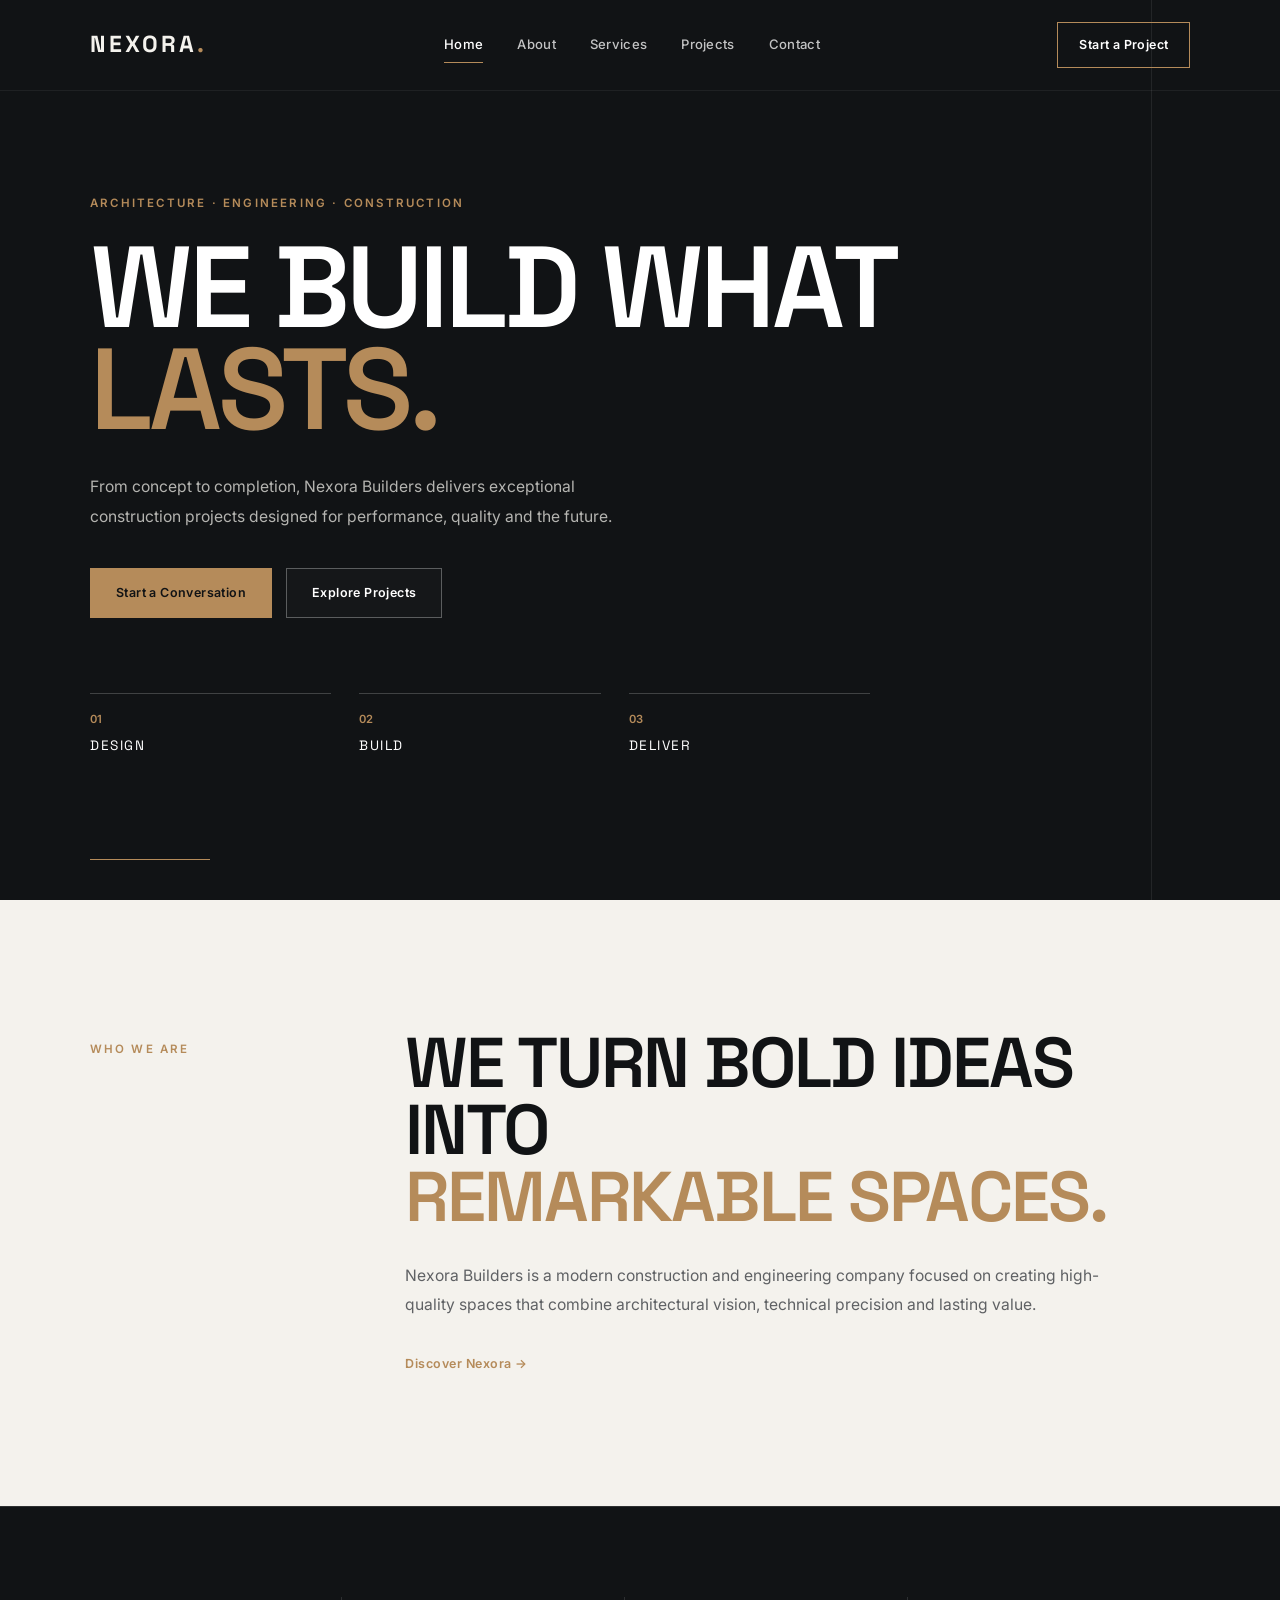
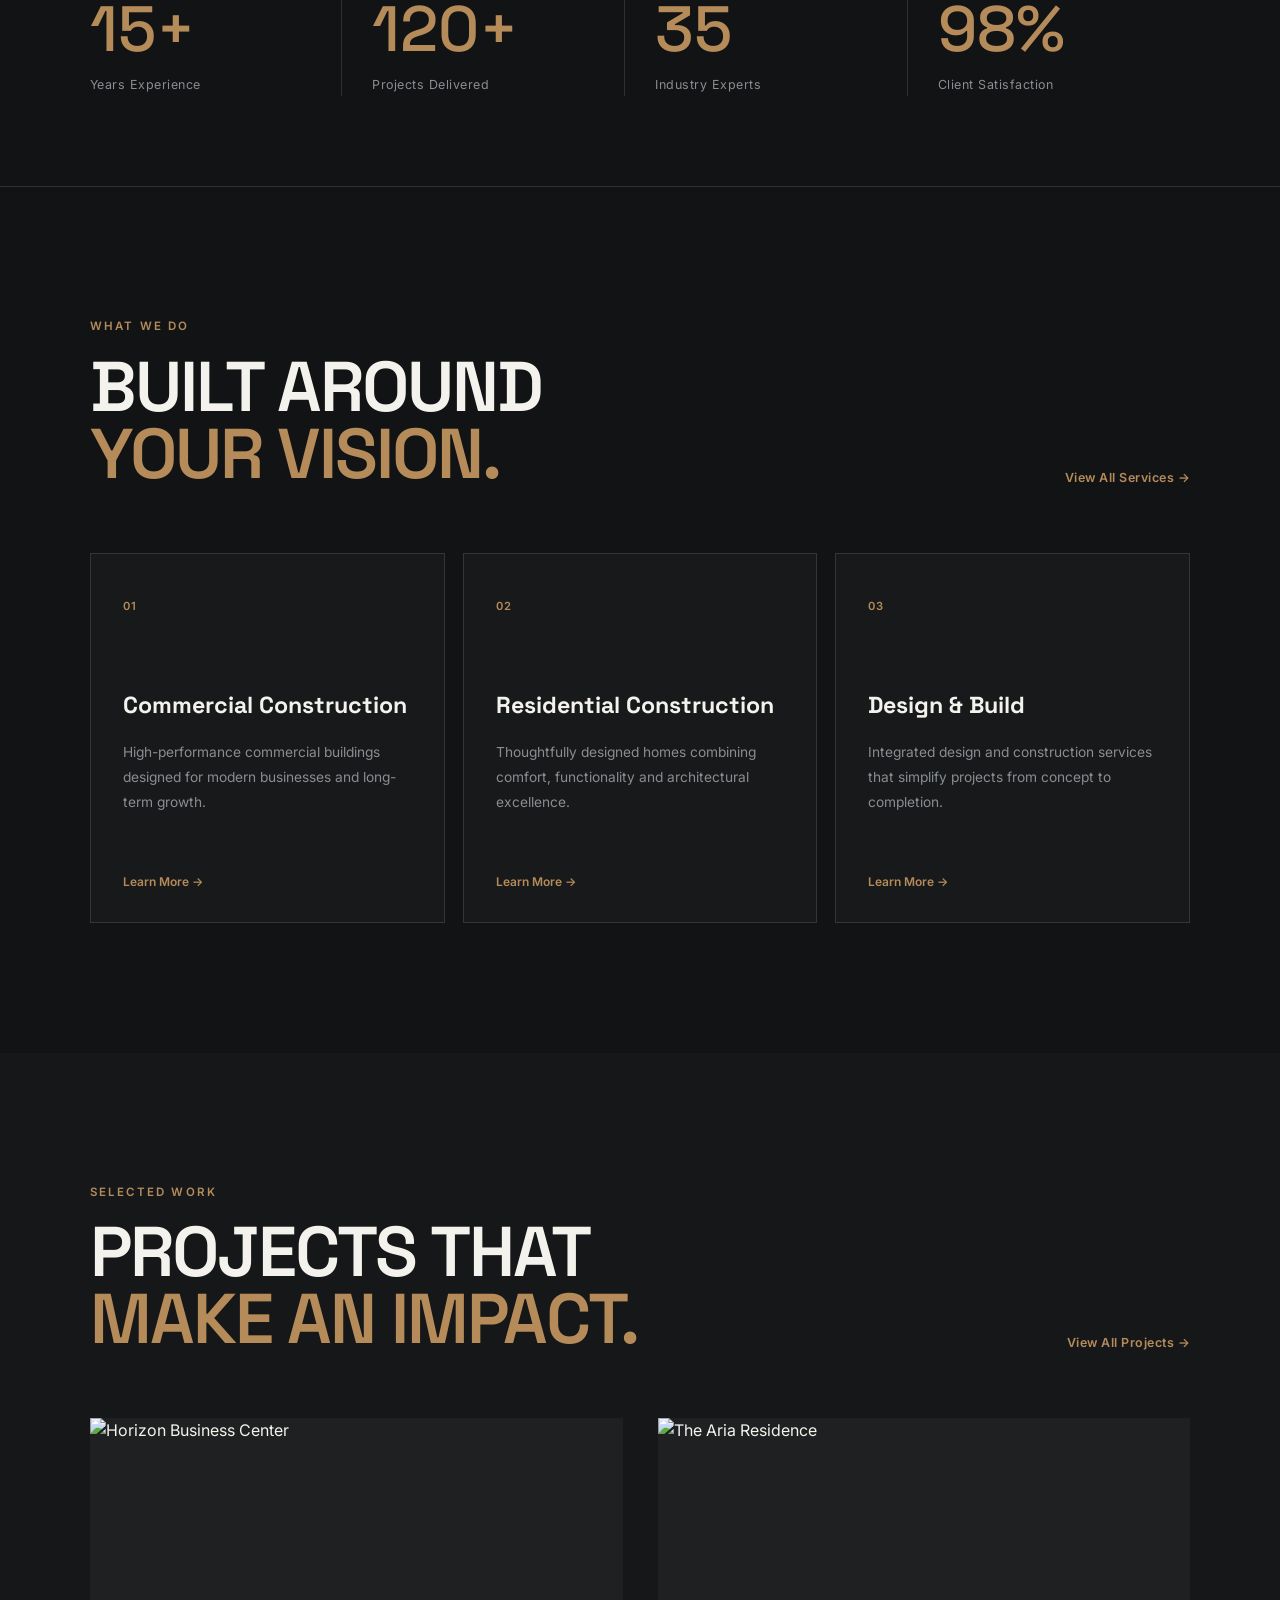
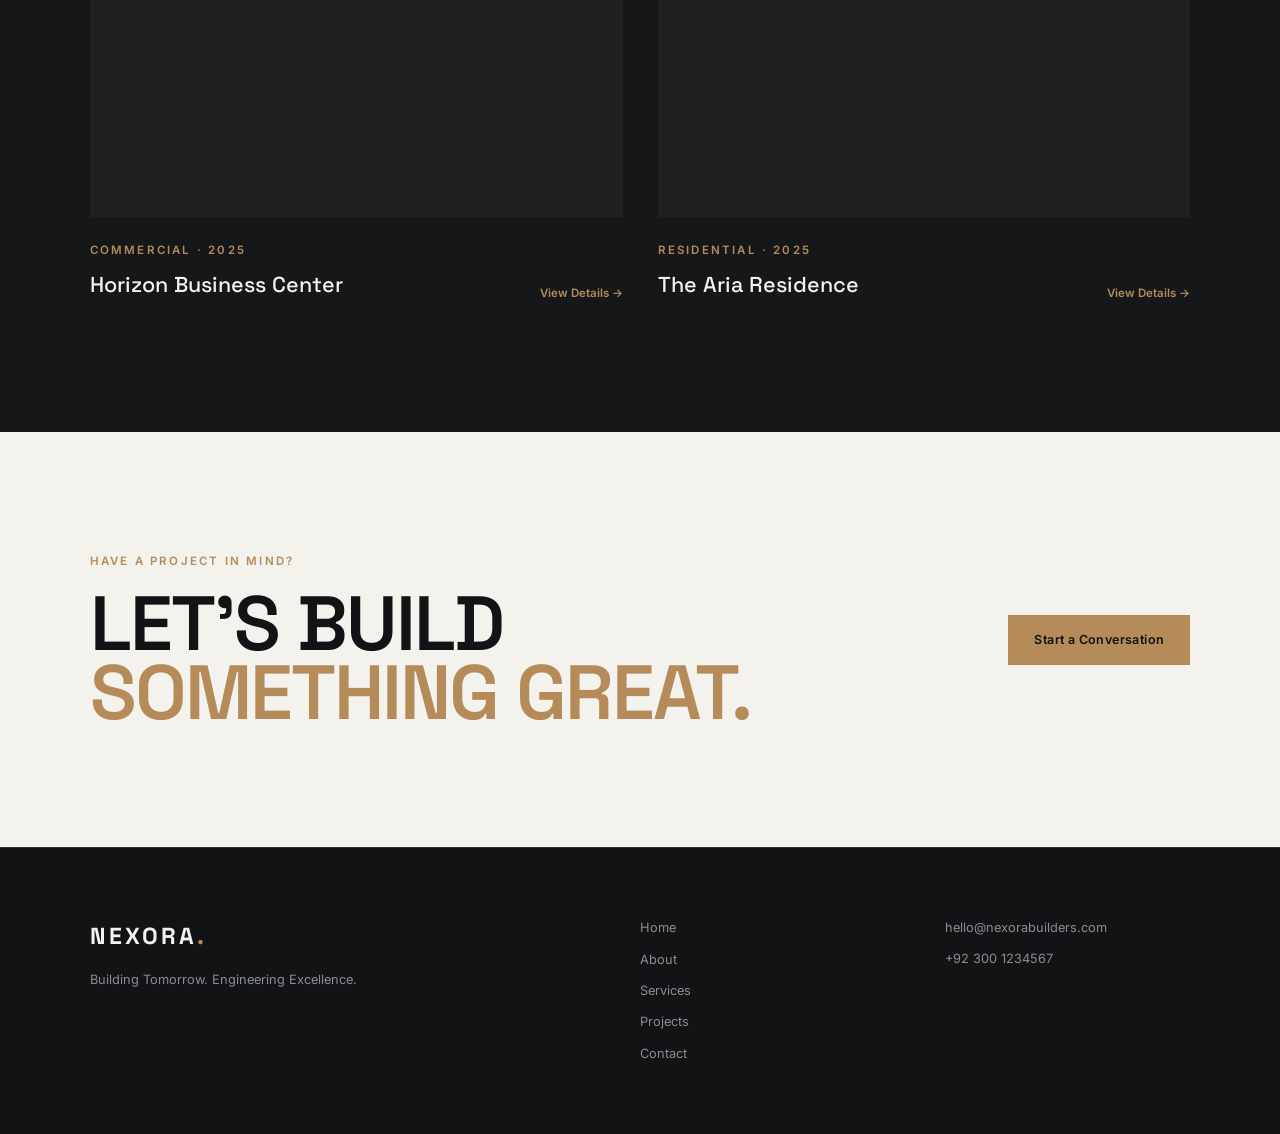
==== index.html @ 50441720 "Complete Week 4 Nexora Builders website" ====
<!DOCTYPE html>
<html lang="en">
<head>
    <meta charset="UTF-8">
    <meta name="viewport" content="width=device-width, initial-scale=1.0">

    <title>Nexora Builders | Construction & Engineering</title>

    <meta
        name="description"
        content="Nexora Builders delivers premium construction, engineering and design solutions."
    >

    <link rel="preconnect" href="https://fonts.googleapis.com">
    <link rel="preconnect" href="https://fonts.gstatic.com" crossorigin>

    <link
        href="https://fonts.googleapis.com/css2?family=Inter:wght@400;500;600;700&family=Space+Grotesk:wght@500;600;700&display=swap"
        rel="stylesheet"
    >

    <link rel="stylesheet" href="css/style.css">
</head>

<body>

    <!-- PAGE LOADER -->
<div class="page-loader">
    <div class="loader-content">
        <div class="loader-logo">NEXORA</div>
        <div class="loader-line"></div>
        <p>BUILDING TOMORROW</p>
    </div>
</div>

<!-- =========================
     NAVBAR
========================= -->

<header class="navbar">

    <a href="index.html" class="logo">
        NEXORA<span>.</span>
    </a>

    <nav class="nav-links" id="navLinks">
        <a href="index.html" class="active">Home</a>
        <a href="about.html">About</a>
        <a href="services.html">Services</a>
        <a href="projects.html">Projects</a>
        <a href="contact.html">Contact</a>
    </nav>

    <a href="contact.html" class="nav-button">
        Start a Project
    </a>

    <button class="menu-toggle" id="menuToggle" type="button">
        ☰
    </button>

</header>


<!-- =========================
     HERO
========================= -->

<section class="hero">

    <div class="hero-content">

        <p class="section-label">
            ARCHITECTURE · ENGINEERING · CONSTRUCTION
        </p>

        <h1>
            WE BUILD WHAT
            <span>LASTS.</span>
        </h1>

        <p class="hero-description">
            From concept to completion, Nexora Builders delivers
            exceptional construction projects designed for performance,
            quality and the future.
        </p>


        <!-- HERO BUTTONS -->

        <div class="hero-actions">

            <a
                href="contact.html"
                class="btn btn-primary"
            >
                Start a Conversation
            </a>

            <a
                href="projects.html"
                class="btn btn-secondary"
            >
                Explore Projects
            </a>

        </div>


        <!-- HERO INFO -->

        <div class="hero-info">

            <div class="hero-info-item">

                <span>01</span>

                <p>
                    DESIGN
                </p>

            </div>


            <div class="hero-info-item">

                <span>02</span>

                <p>
                    BUILD
                </p>

            </div>


            <div class="hero-info-item">

                <span>03</span>

                <p>
                    DELIVER
                </p>

            </div>

        </div>

    </div>

</section>


<!-- =========================
     INTRO
========================= -->

<section class="intro-section">

    <div class="intro-label">

        <p class="section-label">
            WHO WE ARE
        </p>

    </div>


    <div class="intro-content">

        <h2>
            WE TURN BOLD IDEAS INTO
            <span>REMARKABLE SPACES.</span>
        </h2>

        <p>
            Nexora Builders is a modern construction and engineering
            company focused on creating high-quality spaces that combine
            architectural vision, technical precision and lasting value.
        </p>

        <a
            href="about.html"
            class="text-link"
        >
            Discover Nexora →
        </a>

    </div>

</section>


<!-- =========================
     STATS
========================= -->

<section class="stats-section">

    <div class="stat">

        <strong>15+</strong>

        <span>
            Years Experience
        </span>

    </div>


    <div class="stat">

        <strong>120+</strong>

        <span>
            Projects Delivered
        </span>

    </div>


    <div class="stat">

        <strong>35</strong>

        <span>
            Industry Experts
        </span>

    </div>


    <div class="stat">

        <strong>98%</strong>

        <span>
            Client Satisfaction
        </span>

    </div>

</section>


<!-- =========================
     SERVICES
========================= -->

<section class="services-section">

    <div class="section-heading">

        <div>

            <p class="section-label">
                WHAT WE DO
            </p>

            <h2>
                BUILT AROUND
                <span>YOUR VISION.</span>
            </h2>

        </div>

        <a
            href="services.html"
            class="text-link"
        >
            View All Services →
        </a>

    </div>


    <div class="service-grid">

        <article class="service-card">

            <span class="service-number">
                01
            </span>

            <h3>
                Commercial Construction
            </h3>

            <p>
                High-performance commercial buildings designed
                for modern businesses and long-term growth.
            </p>

            <a href="services.html">
                Learn More →
            </a>

        </article>


        <article class="service-card">

            <span class="service-number">
                02
            </span>

            <h3>
                Residential Construction
            </h3>

            <p>
                Thoughtfully designed homes combining comfort,
                functionality and architectural excellence.
            </p>

            <a href="services.html">
                Learn More →
            </a>

        </article>


        <article class="service-card">

            <span class="service-number">
                03
            </span>

            <h3>
                Design & Build
            </h3>

            <p>
                Integrated design and construction services
                that simplify projects from concept to completion.
            </p>

            <a href="services.html">
                Learn More →
            </a>

        </article>

    </div>

</section>


<!-- =========================
     FEATURED PROJECTS
========================= -->

<section class="projects-section">

    <div class="section-heading">

        <div>

            <p class="section-label">
                SELECTED WORK
            </p>

            <h2>
                PROJECTS THAT
                <span>MAKE AN IMPACT.</span>
            </h2>

        </div>

        <a
            href="projects.html"
            class="text-link"
        >
            View All Projects →
        </a>

    </div>


    <div class="featured-projects">


        <!-- PROJECT 1 -->

        <article class="featured-project">

            <div class="project-image">

                <img
                    src="images/project-1.jpg"
                    alt="Horizon Business Center"
                >

                <a
                    href="project-details.html"
                    class="project-overlay"
                >
                    <span>
                        VIEW PROJECT →
                    </span>
                </a>

            </div>


            <div class="project-info">

                <div>

                    <p class="section-label">
                        COMMERCIAL · 2025
                    </p>

                    <h3>
                        Horizon Business Center
                    </h3>

                </div>

                <a
                    href="project-details.html"
                    class="project-details-link"
                >
                    View Details →
                </a>

            </div>

        </article>


        <!-- PROJECT 2 -->

        <article class="featured-project">

            <div class="project-image">

                <img
                    src="images/project-2.jpg"
                    alt="The Aria Residence"
                >

                <a
                    href="project-details.html"
                    class="project-overlay"
                >
                    <span>
                        VIEW PROJECT →
                    </span>
                </a>

            </div>


            <div class="project-info">

                <div>

                    <p class="section-label">
                        RESIDENTIAL · 2025
                    </p>

                    <h3>
                        The Aria Residence
                    </h3>

                </div>

                <a
                    href="project-details.html"
                    class="project-details-link"
                >
                    View Details →
                </a>

            </div>

        </article>

    </div>

</section>


<!-- =========================
     CTA
========================= -->

<section class="cta-section">

    <div>

        <p class="section-label">
            HAVE A PROJECT IN MIND?
        </p>

        <h2>
            LET'S BUILD
            <span>SOMETHING GREAT.</span>
        </h2>

    </div>


    <a
        href="contact.html"
        class="btn btn-primary"
    >
        Start a Conversation
    </a>

</section>


<!-- =========================
     FOOTER
========================= -->

<footer class="footer">

    <div class="footer-brand">

        <a
            href="index.html"
            class="logo"
        >
            NEXORA<span>.</span>
        </a>

        <p>
            Building Tomorrow. Engineering Excellence.
        </p>

    </div>


    <div class="footer-links">

        <a href="index.html">
            Home
        </a>

        <a href="about.html">
            About
        </a>

        <a href="services.html">
            Services
        </a>

        <a href="projects.html">
            Projects
        </a>

        <a href="contact.html">
            Contact
        </a>

    </div>


    <div class="footer-contact">

        <p>
            hello@nexorabuilders.com
        </p>

        <p>
            +92 300 1234567
        </p>

    </div>

</footer>


<script src="js/script.js"></script>

</body>
</html>
---- css/style.css ----
/* =========================================================
   ROOT
========================================================= */

:root {
    --charcoal: #111315;
    --charcoal-2: #17191b;
    --charcoal-3: #1e2022;

    --warm-white: #f4f2ed;
    --white: #ffffff;

    --gray: #8a8d91;
    --light-gray: #b7b9bb;

    --bronze: #b58b5a;
    --bronze-light: #c9a576;

    --border: rgba(255, 255, 255, 0.12);
    --border-light: rgba(255, 255, 255, 0.2);

    --container: 1400px;
}


/* =========================================================
   RESET
========================================================= */

* {
    margin: 0;
    padding: 0;
    box-sizing: border-box;
}

html {
    scroll-behavior: smooth;
}

body {
    background: var(--charcoal);
    color: var(--warm-white);
    font-family: "Inter", sans-serif;
    line-height: 1.6;
    overflow-x: hidden;
}

img {
    display: block;
    width: 100%;
}

a {
    color: inherit;
    text-decoration: none;
}

button,
input,
textarea,
select {
    font-family: inherit;
}


/* =========================================================
   CONTAINER
========================================================= */

.container {
    width: min(100% - 14%, var(--container));
    margin: 0 auto;
}


/* =========================================================
   NAVBAR
========================================================= */

.navbar {
    position: absolute;
    top: 0;
    left: 0;

    width: 100%;
    min-height: 90px;

    padding: 22px 7%;

    display: flex;
    align-items: center;
    justify-content: space-between;

    z-index: 1000;

    border-bottom: 1px solid rgba(255, 255, 255, 0.06);
}


/* LOGO */

.logo {
    position: relative;
    z-index: 1002;

    font-family: "Space Grotesk", sans-serif;
    font-size: 1.45rem;
    font-weight: 700;

    letter-spacing: 3px;
    white-space: nowrap;
}

.logo span {
    color: var(--bronze);
}


/* NAVIGATION */

.nav-links {
    display: flex;
    align-items: center;
    justify-content: center;

    gap: 34px;
}

.nav-links a {
    position: relative;

    color: rgba(255, 255, 255, 0.75);

    font-size: 0.82rem;
    font-weight: 500;

    letter-spacing: 0.3px;

    transition: color 0.3s ease;
}

.nav-links a:hover,
.nav-links a.active {
    color: var(--white);
}


/* NAV UNDERLINE */

.nav-links a::after {
    content: "";

    position: absolute;

    left: 0;
    bottom: -8px;

    width: 0;
    height: 1px;

    background: var(--bronze);

    transition: width 0.3s ease;
}

.nav-links a:hover::after,
.nav-links a.active::after {
    width: 100%;
}


/* NAV BUTTON */

.nav-button {
    position: relative;

    display: inline-flex;

    align-items: center;
    justify-content: center;

    padding: 12px 21px;

    border: 1px solid var(--bronze);

    color: var(--white);

    font-size: 0.78rem;
    font-weight: 600;

    letter-spacing: 0.4px;

    transition:
        background 0.3s ease,
        color 0.3s ease,
        transform 0.3s ease;
}

.nav-button:hover {
    background: var(--bronze);
    color: var(--charcoal);

    transform: translateY(-2px);
}


/* MOBILE BUTTON */

.menu-toggle {
    display: none;

    position: relative;
    z-index: 1002;

    width: 44px;
    height: 44px;

    border: 1px solid var(--border-light);

    background: transparent;

    color: var(--white);

    font-size: 1.4rem;

    cursor: pointer;

    align-items: center;
    justify-content: center;

    transition:
        border-color 0.3s ease,
        color 0.3s ease;
}

.menu-toggle:hover {
    border-color: var(--bronze);
    color: var(--bronze);
}


/* =========================================================
   HERO
========================================================= */

.hero {
    position: relative;

    min-height: 100vh;

    display: flex;
    align-items: center;

    padding: 150px 7% 100px;

    overflow: hidden;

    background:
        linear-gradient(
            90deg,
            rgba(17, 19, 21, 0.98) 0%,
            rgba(17, 19, 21, 0.82) 45%,
            rgba(17, 19, 21, 0.38) 100%
        ),
        url("../images/hero.jpg") center center / cover no-repeat;
}


/* HERO DECORATION */

.hero::before {
    content: "";

    position: absolute;

    top: 0;
    right: 10%;

    width: 1px;
    height: 100%;

    background: rgba(255, 255, 255, 0.08);
}

.hero::after {
    content: "";

    position: absolute;

    left: 7%;
    bottom: 40px;

    width: 120px;
    height: 1px;

    background: var(--bronze);
}


/* HERO CONTENT */

.hero-content {
    position: relative;

    z-index: 5;

    width: 100%;
    max-width: 1050px;

    transform-style: preserve-3d;

    transition: transform 0.25s ease-out;

    will-change: transform;
}


/* LABEL */

.section-label {
    color: var(--bronze);

    font-size: 0.72rem;

    font-weight: 600;

    letter-spacing: 2.2px;

    text-transform: uppercase;
}


/* HERO TITLE */

.hero h1 {
    margin: 25px 0 32px;

    max-width: 1050px;

    font-family: "Space Grotesk", sans-serif;

    font-size: clamp(4rem, 9vw, 9rem);

    font-weight: 600;

    line-height: 0.88;

    letter-spacing: -4px;

    color: var(--white);
}

.hero h1 span {
    display: block;

    color: var(--bronze);
}


/* HERO DESCRIPTION */

.hero-description {
    max-width: 570px;

    color: rgba(244, 242, 237, 0.72);

    font-size: 0.98rem;

    line-height: 1.9;
}


/* =========================================================
   HERO BUTTONS
========================================================= */

.hero-actions {
    position: relative;

    z-index: 10;

    display: flex;

    align-items: center;

    gap: 14px;

    margin-top: 36px;

    flex-wrap: wrap;
}

.hero-actions .btn {
    position: relative;

    z-index: 10;
}


/* =========================================================
   BUTTON
========================================================= */

.btn {
    display: inline-flex;

    align-items: center;
    justify-content: center;

    min-height: 50px;

    padding: 14px 25px;

    border: 1px solid transparent;

    font-size: 0.78rem;

    font-weight: 600;

    letter-spacing: 0.4px;

    cursor: pointer;

    transition:
        background 0.3s ease,
        border-color 0.3s ease,
        color 0.3s ease,
        transform 0.3s ease;
}

.btn:hover {
    transform: translateY(-3px);
}


/* PRIMARY */

.btn-primary {
    background: var(--bronze);

    color: var(--charcoal);
}

.btn-primary:hover {
    background: var(--bronze-light);
}


/* SECONDARY */

.btn-secondary {
    border-color: rgba(255, 255, 255, 0.3);

    background: rgba(255, 255, 255, 0.02);

    color: var(--white);
}

.btn-secondary:hover {
    border-color: var(--bronze);

    color: var(--bronze);
}


/* =========================================================
   HERO INFO
========================================================= */

.hero-info {
    position: relative;

    z-index: 5;

    display: grid;

    grid-template-columns: repeat(3, 1fr);

    gap: 28px;

    max-width: 780px;

    margin-top: 75px;
}

.hero-info-item {
    padding-top: 17px;

    border-top: 1px solid rgba(255, 255, 255, 0.2);
}

.hero-info-item span {
    display: block;

    margin-bottom: 6px;

    color: var(--bronze);

    font-size: 0.7rem;

    font-weight: 600;
}

.hero-info-item p {
    color: var(--white);

    font-family: "Space Grotesk", sans-serif;

    font-size: 0.85rem;

    letter-spacing: 1.5px;
}


/* =========================================================
   INTRO SECTION
========================================================= */

.intro-section {
    display: grid;

    grid-template-columns: 0.6fr 2fr;

    gap: 80px;

    padding: 130px 7%;

    background: var(--warm-white);

    color: var(--charcoal);
}

.intro-label {
    padding-top: 10px;
}

.intro-content {
    max-width: 950px;
}

.intro-content h2 {
    margin-bottom: 30px;

    font-family: "Space Grotesk", sans-serif;

    font-size: clamp(2.8rem, 5.5vw, 5.5rem);

    font-weight: 600;

    line-height: 0.95;

    letter-spacing: -2px;
}

.intro-content h2 span {
    display: block;

    color: var(--bronze);
}

.intro-content p {
    max-width: 700px;

    margin-bottom: 30px;

    color: #5f6164;

    font-size: 0.98rem;

    line-height: 1.9;
}


/* =========================================================
   TEXT LINK
========================================================= */

.text-link {
    display: inline-flex;

    align-items: center;

    color: var(--bronze);

    font-size: 0.78rem;

    font-weight: 600;

    letter-spacing: 0.5px;

    transition:
        color 0.3s ease,
        transform 0.3s ease;
}

.text-link:hover {
    color: var(--charcoal);

    transform: translateX(4px);
}


/* =========================================================
   STATS
========================================================= */

.stats-section {
    display: grid;

    grid-template-columns: repeat(4, 1fr);

    gap: 30px;

    padding: 90px 7%;

    background: var(--charcoal);

    border-top: 1px solid var(--border);

    border-bottom: 1px solid var(--border);
}

.stat {
    padding-right: 25px;

    border-right: 1px solid var(--border);
}

.stat:last-child {
    border-right: none;
}

.stat strong {
    display: block;

    margin-bottom: 10px;

    color: var(--bronze);

    font-family: "Space Grotesk", sans-serif;

    font-size: clamp(2.8rem, 5vw, 4.8rem);

    font-weight: 500;

    line-height: 1;
}

.stat span {
    color: var(--gray);

    font-size: 0.78rem;

    letter-spacing: 0.5px;
}


/* =========================================================
   SERVICES SECTION
========================================================= */

.services-section {
    padding: 130px 7%;

    background: var(--charcoal);
}

.section-heading {
    display: flex;

    align-items: flex-end;

    justify-content: space-between;

    gap: 40px;

    margin-bottom: 65px;
}

.section-heading h2 {
    margin-top: 18px;

    font-family: "Space Grotesk", sans-serif;

    font-size: clamp(2.8rem, 5.5vw, 5.5rem);

    font-weight: 600;

    line-height: 0.95;

    letter-spacing: -2px;
}

.section-heading h2 span {
    display: block;

    color: var(--bronze);
}


/* SERVICE GRID */

.service-grid {
    display: grid;

    grid-template-columns: repeat(3, 1fr);

    gap: 18px;
}


/* SERVICE CARD */

.service-card {
    position: relative;

    min-height: 370px;

    padding: 38px 32px;

    border: 1px solid var(--border);

    background: var(--charcoal-2);

    overflow: hidden;

    transition:
        transform 0.4s ease,
        border-color 0.4s ease,
        background 0.4s ease;
}

.service-card::before {
    content: "";

    position: absolute;

    top: 0;
    left: 0;

    width: 0;
    height: 2px;

    background: var(--bronze);

    transition: width 0.4s ease;
}

.service-card:hover {
    transform: translateY(-8px);

    border-color: rgba(181, 139, 90, 0.5);

    background: var(--charcoal-3);
}

.service-card:hover::before {
    width: 100%;
}

.service-number {
    color: var(--bronze);

    font-size: 0.7rem;

    font-weight: 600;

    letter-spacing: 1px;
}

.service-card h3 {
    max-width: 300px;

    margin-top: 75px;

    margin-bottom: 20px;

    font-family: "Space Grotesk", sans-serif;

    font-size: 1.45rem;

    line-height: 1.2;
}

.service-card p {
    color: var(--gray);

    font-size: 0.86rem;

    line-height: 1.8;
}

.service-card a {
    position: absolute;

    left: 32px;
    bottom: 30px;

    color: var(--bronze);

    font-size: 0.75rem;

    font-weight: 600;
}


/* =========================================================
   PROJECTS
========================================================= */

.projects-section {
    padding: 130px 7%;

    background: #151719;
}

.featured-projects {
    display: grid;

    grid-template-columns: repeat(2, 1fr);

    gap: 35px;
}

.featured-project {
    min-width: 0;
}


/* PROJECT IMAGE */

.project-image {
    position: relative;

    overflow: hidden;

    aspect-ratio: 4 / 3;

    background: var(--charcoal-3);
}

.project-image img {
    width: 100%;
    height: 100%;

    object-fit: cover;

    transition: transform 0.7s ease;
}

.featured-project:hover .project-image img {
    transform: scale(1.06);
}


/* PROJECT OVERLAY */

.project-overlay {
    position: absolute;

    inset: 0;

    display: flex;

    align-items: center;

    justify-content: center;

    background: rgba(17, 19, 21, 0.75);

    opacity: 0;

    transition: opacity 0.4s ease;
}

.featured-project:hover .project-overlay {
    opacity: 1;
}

.project-overlay span {
    padding: 13px 20px;

    border: 1px solid rgba(255, 255, 255, 0.5);

    color: var(--white);

    font-size: 0.7rem;

    letter-spacing: 1px;
}


/* PROJECT INFO */

.project-info {
    display: flex;

    align-items: flex-end;

    justify-content: space-between;

    gap: 20px;

    padding: 24px 0 0;
}

.project-info h3 {
    margin-top: 8px;

    font-family: "Space Grotesk", sans-serif;

    font-size: 1.35rem;

    font-weight: 500;
}

.project-details-link {
    color: var(--bronze);

    font-size: 0.72rem;

    font-weight: 600;

    white-space: nowrap;
}


/* =========================================================
   GENERIC PROJECT CARD
========================================================= */

.project-grid {
    display: grid;

    grid-template-columns: repeat(3, 1fr);

    gap: 22px;
}

.project-card {
    position: relative;

    overflow: hidden;

    border: 1px solid var(--border);

    background: var(--charcoal-2);

    transition:
        transform 0.4s ease,
        border-color 0.4s ease;
}

.project-card:hover {
    transform: translateY(-7px);

    border-color: rgba(181, 139, 90, 0.5);
}

.project-card img {
    aspect-ratio: 4 / 3;

    object-fit: cover;

    transition: transform 0.6s ease;
}

.project-card:hover img {
    transform: scale(1.05);
}

.project-card-content {
    padding: 25px;
}

.project-card h3 {
    margin: 8px 0;

    font-family: "Space Grotesk", sans-serif;

    font-size: 1.25rem;
}

.project-card p {
    color: var(--gray);

    font-size: 0.82rem;
}


/* =========================================================
   PROJECT FILTERS
========================================================= */

.project-filters {
    display: flex;

    align-items: center;

    gap: 10px;

    margin-bottom: 45px;

    flex-wrap: wrap;
}

.filter-btn {
    padding: 10px 18px;

    border: 1px solid var(--border);

    background: transparent;

    color: var(--gray);

    font-size: 0.75rem;

    cursor: pointer;

    transition:
        background 0.3s ease,
        color 0.3s ease,
        border-color 0.3s ease;
}

.filter-btn:hover,
.filter-btn.active {
    border-color: var(--bronze);

    background: var(--bronze);

    color: var(--charcoal);
}


/* =========================================================
   CTA
========================================================= */

.cta-section {
    display: flex;

    align-items: center;

    justify-content: space-between;

    gap: 50px;

    padding: 120px 7%;

    background: var(--warm-white);

    color: var(--charcoal);
}

.cta-section h2 {
    margin-top: 18px;

    font-family: "Space Grotesk", sans-serif;

    font-size: clamp(3rem, 6vw, 6rem);

    font-weight: 600;

    line-height: 0.9;

    letter-spacing: -2px;
}

.cta-section h2 span {
    display: block;

    color: var(--bronze);
}


/* =========================================================
   CONTACT
========================================================= */

.contact-wrapper {
    display: grid;

    grid-template-columns: 0.8fr 1.2fr;

    gap: 70px;

    padding: 130px 7%;
}

.contact-wrapper h2 {
    margin-top: 18px;

    font-family: "Space Grotesk", sans-serif;

    font-size: clamp(3rem, 5vw, 5rem);

    line-height: 0.95;
}

.contact-wrapper h2 span {
    display: block;

    color: var(--bronze);
}

.contact-form {
    display: flex;

    flex-direction: column;

    gap: 18px;
}

.contact-form label {
    color: var(--light-gray);

    font-size: 0.75rem;

    font-weight: 500;
}

.contact-form input,
.contact-form textarea,
.contact-form select {
    width: 100%;

    padding: 15px 16px;

    border: 1px solid var(--border);

    outline: none;

    background: var(--charcoal-2);

    color: var(--white);

    font-size: 0.85rem;

    transition: border-color 0.3s ease;
}

.contact-form input:focus,
.contact-form textarea:focus,
.contact-form select:focus {
    border-color: var(--bronze);
}

.contact-form textarea {
    min-height: 160px;

    resize: vertical;
}

#formMessage {
    font-size: 0.8rem;

    min-height: 22px;
}


/* =========================================================
   FOOTER
========================================================= */

.footer {
    display: grid;

    grid-template-columns: 2fr 1fr 1fr;

    gap: 60px;

    padding: 70px 7%;

    border-top: 1px solid var(--border);

    background: var(--charcoal);
}

.footer-brand p {
    max-width: 320px;

    margin-top: 15px;

    color: var(--gray);

    font-size: 0.8rem;
}

.footer-links {
    display: flex;

    flex-direction: column;

    gap: 11px;
}

.footer-links a {
    color: var(--gray);

    font-size: 0.8rem;

    transition: color 0.3s ease;
}

.footer-links a:hover {
    color: var(--bronze);
}

.footer-contact {
    color: var(--gray);

    font-size: 0.8rem;
}

.footer-contact p + p {
    margin-top: 10px;
}


/* =========================================================
   PAGE LOADER
========================================================= */

.page-loader {
    position: fixed;

    inset: 0;

    z-index: 9999;

    display: flex;

    align-items: center;

    justify-content: center;

    background: var(--charcoal);

    opacity: 1;

    visibility: visible;

    transition:
        opacity 0.6s ease,
        visibility 0.6s ease;
}

.page-loader.hidden {
    opacity: 0;

    visibility: hidden;
}

.loader-content {
    text-align: center;
}

.loader-logo {
    font-family: "Space Grotesk", sans-serif;

    font-size: 2rem;

    font-weight: 700;

    letter-spacing: 4px;
}

.loader-line {
    width: 150px;

    height: 1px;

    margin: 18px auto;

    background: var(--bronze);
}

.loader-content p {
    color: var(--gray);

    font-size: 0.65rem;

    letter-spacing: 2px;
}


/* =========================================================
   SCROLL REVEAL
========================================================= */

.reveal {
    opacity: 0;

    transform: translateY(45px);

    transition:
        opacity 0.8s ease,
        transform 0.8s ease;
}

.reveal.active {
    opacity: 1;

    transform: translateY(0);
}


/* =========================================================
   INNER PAGE HERO
========================================================= */

.page-hero,
.inner-hero,
.page-header {
    position: relative;

    min-height: 58vh;

    display: flex;

    align-items: flex-end;

    padding: 150px 7% 80px;

    overflow: hidden;

    background:
        linear-gradient(
            90deg,
            rgba(17, 19, 21, 0.98) 0%,
            rgba(17, 19, 21, 0.82) 45%,
            rgba(17, 19, 21, 0.38) 100%
        ),
        url("../images/hero.jpg") center center / cover no-repeat;

    border-bottom: 1px solid var(--border);
}

.page-hero::before,
.inner-hero::before,
.page-header::before {
    content: "";

    position: absolute;

    top: 0;
    right: 10%;

    width: 1px;
    height: 100%;

    background: rgba(255, 255, 255, 0.08);
}

.page-hero::after,
.inner-hero::after,
.page-header::after {
    content: "";

    position: absolute;

    left: 7%;
    bottom: 35px;

    width: 120px;
    height: 1px;

    background: var(--bronze);
}

.page-hero-content,
.inner-hero-content,
.page-header-content {
    position: relative;

    z-index: 5;

    width: 100%;

    max-width: 1050px;
}

.page-hero h1,
.inner-hero h1,
.page-header h1 {
    margin: 20px 0 20px;

    font-family: "Space Grotesk", sans-serif;

    font-size: clamp(4rem, 8vw, 8rem);

    font-weight: 600;

    line-height: 0.9;

    letter-spacing: -3px;

    color: var(--white);
}

.page-hero h1 span,
.inner-hero h1 span,
.page-header h1 span {
    color: var(--bronze);
}

.page-hero p,
.inner-hero p,
.page-header p {
    max-width: 650px;

    color: rgba(244, 242, 237, 0.72);

    font-size: 0.95rem;

    line-height: 1.9;
}


/* =========================================================
   GENERIC INNER PAGE SECTION
========================================================= */

.page-section {
    padding: 130px 7%;

    background: var(--charcoal);
}

.page-section.light {
    background: var(--warm-white);

    color: var(--charcoal);
}

.page-section h2 {
    margin-bottom: 25px;

    font-family: "Space Grotesk", sans-serif;

    font-size: clamp(2.8rem, 5.5vw, 5.5rem);

    font-weight: 600;

    line-height: 0.95;

    letter-spacing: -2px;
}

.page-section h2 span {
    color: var(--bronze);
}

.page-section h3 {
    font-family: "Space Grotesk", sans-serif;

    font-size: 1.4rem;

    line-height: 1.2;
}

.page-section p {
    color: var(--gray);

    font-size: 0.92rem;

    line-height: 1.9;
}


/* =========================================================
   ABOUT PAGE
========================================================= */

.about-section {
    padding: 130px 7%;

    background: var(--warm-white);

    color: var(--charcoal);
}

.about-section h2 {
    max-width: 950px;

    font-family: "Space Grotesk", sans-serif;

    font-size: clamp(3rem, 6vw, 6rem);

    line-height: 0.92;

    letter-spacing: -2px;
}

.about-section h2 span {
    color: var(--bronze);
}

.about-section p {
    max-width: 700px;

    color: #5f6164;

    font-size: 0.95rem;

    line-height: 1.9;
}

.about-content {
    max-width: 1100px;

    margin: 0 auto;
}

.about-content > * + * {
    margin-top: 25px;
}

.about-image {
    position: relative;

    overflow: hidden;

    margin-top: 70px;

    border: 1px solid rgba(17, 19, 21, 0.12);

    background: var(--charcoal);
}

.about-image img {
    width: 100%;

    max-height: 650px;

    object-fit: cover;

    transition: transform 0.7s ease;
}

.about-image:hover img {
    transform: scale(1.04);
}


/* =========================================================
   ABOUT CARDS
========================================================= */

.values-grid,
.about-grid,
.feature-grid {
    display: grid;

    grid-template-columns: repeat(3, 1fr);

    gap: 18px;

    margin-top: 70px;
}

.value-card,
.about-card,
.feature-card {
    position: relative;

    min-height: 260px;

    padding: 35px 30px;

    border: 1px solid var(--border);

    background: var(--charcoal-2);

    transition:
        transform 0.4s ease,
        border-color 0.4s ease,
        background 0.4s ease;
}

.value-card::before,
.about-card::before,
.feature-card::before {
    content: "";

    position: absolute;

    top: 0;
    left: 0;

    width: 0;
    height: 2px;

    background: var(--bronze);

    transition: width 0.4s ease;
}

.value-card:hover,
.about-card:hover,
.feature-card:hover {
    transform: translateY(-8px);

    border-color: rgba(181, 139, 90, 0.5);

    background: var(--charcoal-3);
}

.value-card:hover::before,
.about-card:hover::before,
.feature-card:hover::before {
    width: 100%;
}

.value-card h3,
.about-card h3,
.feature-card h3 {
    margin: 55px 0 15px;

    color: var(--white);

    font-family: "Space Grotesk", sans-serif;

    font-size: 1.35rem;
}

.value-card p,
.about-card p,
.feature-card p {
    color: var(--gray);

    font-size: 0.84rem;

    line-height: 1.8;
}


/* =========================================================
   SERVICES PAGE
========================================================= */

.services-page,
.services-content {
    padding: 130px 7%;

    background: var(--charcoal);
}

.services-page .service-grid,
.services-content .service-grid {
    margin-top: 60px;
}

.services-page .service-card,
.services-content .service-card {
    min-height: 390px;
}


/* =========================================================
   SERVICE DETAIL
========================================================= */

.service-detail,
.service-detail-section {
    display: grid;

    grid-template-columns: 0.8fr 1.2fr;

    gap: 80px;

    padding: 130px 7%;

    background: var(--warm-white);

    color: var(--charcoal);
}

.service-detail h2,
.service-detail-section h2 {
    font-family: "Space Grotesk", sans-serif;

    font-size: clamp(2.8rem, 5vw, 5rem);

    line-height: 0.95;

    letter-spacing: -2px;
}

.service-detail h2 span,
.service-detail-section h2 span {
    color: var(--bronze);
}

.service-detail p,
.service-detail-section p {
    color: #5f6164;

    line-height: 1.9;
}


/* =========================================================
   PROJECTS PAGE
========================================================= */

.projects-page,
.projects-content {
    padding: 130px 7%;

    background: var(--charcoal);
}

.projects-page .project-grid,
.projects-content .project-grid {
    margin-top: 55px;
}

.projects-page .project-card,
.projects-content .project-card {
    box-shadow: none;

    border-color: var(--border);
}

.projects-page .project-card-content,
.projects-content .project-card-content {
    padding: 28px;
}

.projects-page .project-card h3,
.projects-content .project-card h3 {
    font-size: 1.4rem;

    font-weight: 500;
}

.projects-page .project-card p,
.projects-content .project-card p {
    margin-top: 10px;

    line-height: 1.7;
}


/* =========================================================
   PROJECT DETAILS
========================================================= */

.project-detail,
.project-details {
    padding: 130px 7%;

    background: var(--warm-white);

    color: var(--charcoal);
}

.project-detail-grid,
.project-details-grid {
    display: grid;

    grid-template-columns: 1.5fr 0.8fr;

    gap: 70px;

    align-items: start;
}

.project-detail-image,
.project-details-image {
    overflow: hidden;

    background: var(--charcoal);
}

.project-detail-image img,
.project-details-image img {
    width: 100%;

    aspect-ratio: 16 / 10;

    object-fit: cover;

    transition: transform 0.7s ease;
}

.project-detail-image:hover img,
.project-details-image:hover img {
    transform: scale(1.04);
}

.project-detail h1,
.project-details h1 {
    margin-bottom: 25px;

    font-family: "Space Grotesk", sans-serif;

    font-size: clamp(3rem, 6vw, 6rem);

    line-height: 0.9;

    letter-spacing: -2px;
}

.project-detail h1 span,
.project-details h1 span {
    color: var(--bronze);
}

.project-detail p,
.project-details p {
    color: #5f6164;

    line-height: 1.9;
}


/* PROJECT META */

.project-meta {
    display: grid;

    grid-template-columns: repeat(2, 1fr);

    gap: 1px;

    margin-top: 45px;

    border: 1px solid rgba(17, 19, 21, 0.12);

    background: rgba(17, 19, 21, 0.12);
}

.project-meta div {
    padding: 22px;

    background: var(--warm-white);
}

.project-meta span {
    display: block;

    margin-bottom: 7px;

    color: var(--bronze);

    font-size: 0.68rem;

    font-weight: 600;

    letter-spacing: 1px;

    text-transform: uppercase;
}

.project-meta strong {
    font-family: "Space Grotesk", sans-serif;

    font-size: 0.95rem;
}


/* =========================================================
   CONTACT PAGE
========================================================= */

.contact-page,
.contact-section {
    padding: 130px 7%;

    background: var(--charcoal);
}

.contact-page .contact-wrapper,
.contact-section .contact-wrapper {
    padding: 0;
}

.contact-info {
    display: flex;

    flex-direction: column;

    gap: 28px;

    margin-top: 45px;
}

.contact-info-item {
    padding-top: 17px;

    border-top: 1px solid var(--border);
}

.contact-info-item span {
    display: block;

    margin-bottom: 7px;

    color: var(--bronze);

    font-size: 0.68rem;

    font-weight: 600;

    letter-spacing: 1.5px;

    text-transform: uppercase;
}

.contact-info-item p {
    color: var(--white);

    font-family: "Space Grotesk", sans-serif;

    font-size: 0.9rem;
}


/* CONTACT FORM */

.contact-page .contact-form,
.contact-section .contact-form {
    padding: 35px;

    border: 1px solid var(--border);

    background: var(--charcoal-2);
}

.contact-page .contact-form input,
.contact-page .contact-form textarea,
.contact-page .contact-form select,
.contact-section .contact-form input,
.contact-section .contact-form textarea,
.contact-section .contact-form select {
    border-color: rgba(255, 255, 255, 0.14);

    background: #141618;
}

.contact-page .contact-form input:hover,
.contact-page .contact-form textarea:hover,
.contact-page .contact-form select:hover,
.contact-section .contact-form input:hover,
.contact-section .contact-form textarea:hover,
.contact-section .contact-form select:hover {
    border-color: rgba(181, 139, 90, 0.4);
}


/* =========================================================
   BREADCRUMB
========================================================= */

.breadcrumb {
    display: flex;

    align-items: center;

    gap: 10px;

    margin-bottom: 18px;

    color: var(--gray);

    font-size: 0.7rem;

    letter-spacing: 0.5px;
}

.breadcrumb a {
    color: var(--gray);

    transition: color 0.3s ease;
}

.breadcrumb a:hover {
    color: var(--bronze);
}

.breadcrumb span {
    color: var(--bronze);
}


/* =========================================================
   INNER PAGE CTA
========================================================= */

.page-cta {
    display: flex;

    align-items: center;

    justify-content: space-between;

    gap: 40px;

    padding: 110px 7%;

    background: var(--warm-white);

    color: var(--charcoal);
}

.page-cta h2 {
    font-family: "Space Grotesk", sans-serif;

    font-size: clamp(2.8rem, 5.5vw, 5.5rem);

    line-height: 0.92;

    letter-spacing: -2px;
}

.page-cta h2 span {
    color: var(--bronze);
}


/* =========================================================
   TABLET
========================================================= */

@media (max-width: 1100px) {

    .navbar {
        padding-left: 5%;
        padding-right: 5%;
    }

    .nav-links {
        gap: 22px;
    }

    .nav-button {
        padding: 11px 16px;
    }

    .hero,
    .intro-section,
    .stats-section,
    .services-section,
    .projects-section,
    .cta-section,
    .contact-wrapper,
    .footer {
        padding-left: 5%;
        padding-right: 5%;
    }

    .service-grid {
        grid-template-columns: repeat(2, 1fr);
    }

    .project-grid {
        grid-template-columns: repeat(2, 1fr);
    }

    .stats-section {
        grid-template-columns: repeat(2, 1fr);
    }

    .stat:nth-child(2) {
        border-right: none;
    }


    /* INNER PAGES */

    .page-hero,
    .inner-hero,
    .page-header {
        padding-left: 5%;
        padding-right: 5%;
    }

    .page-section,
    .about-section,
    .services-page,
    .services-content,
    .projects-page,
    .projects-content,
    .project-detail,
    .project-details,
    .contact-page,
    .contact-section,
    .page-cta {
        padding-left: 5%;
        padding-right: 5%;
    }

    .values-grid,
    .about-grid,
    .feature-grid {
        grid-template-columns: repeat(2, 1fr);
    }

    .project-detail-grid,
    .project-details-grid {
        grid-template-columns: 1fr;
    }

    .service-detail,
    .service-detail-section {
        grid-template-columns: 1fr;
    }

    .service-detail,
    .service-detail-section {
        padding-left: 5%;
        padding-right: 5%;
    }
}


/* =========================================================
   MOBILE
========================================================= */

@media (max-width: 768px) {

    /* -------------------------
       NAVBAR
    ------------------------- */

    .navbar {
        position: absolute;

        top: 0;
        left: 0;

        width: 100%;

        min-height: 75px;

        padding: 17px 6%;

        border-bottom: 1px solid rgba(255, 255, 255, 0.08);
    }

    .logo {
        font-size: 1.25rem;
    }

    .nav-button {
        display: none;
    }

    .menu-toggle {
        display: flex;
    }

    .nav-links {
        position: absolute;

        top: 100%;
        left: 0;

        width: 100%;

        padding: 28px 20px;

        display: flex;

        flex-direction: column;

        align-items: center;

        gap: 23px;

        background: rgba(17, 19, 21, 0.98);

        border-bottom: 1px solid var(--border);

        opacity: 0;

        visibility: hidden;

        transform: translateY(-10px);

        transition:
            opacity 0.3s ease,
            visibility 0.3s ease,
            transform 0.3s ease;
    }

    .nav-links.active {
        opacity: 1;

        visibility: visible;

        transform: translateY(0);
    }

    .nav-links a {
        font-size: 0.85rem;
    }


    /* -------------------------
       HERO
    ------------------------- */

    .hero {
        min-height: 100svh;

        padding: 130px 6% 75px;

        align-items: flex-end;
    }

    .hero::before {
        display: none;
    }

    .hero::after {
        left: 6%;

        bottom: 25px;

        width: 80px;
    }

    .hero h1 {
        margin-top: 20px;

        font-size: clamp(3.2rem, 15vw, 5rem);

        letter-spacing: -2px;
    }

    .hero-description {
        font-size: 0.88rem;

        line-height: 1.7;
    }

    .hero-actions {
        flex-direction: column;

        align-items: stretch;

        width: 100%;

        margin-top: 28px;
    }

    .hero-actions .btn {
        width: 100%;
    }

    .hero-info {
        grid-template-columns: 1fr;

        gap: 14px;

        margin-top: 45px;
    }

    .hero-info-item {
        padding-top: 13px;
    }


    /* -------------------------
       INTRO
    ------------------------- */

    .intro-section {
        grid-template-columns: 1fr;

        gap: 25px;

        padding-top: 85px;

        padding-bottom: 85px;
    }

    .intro-content h2 {
        font-size: clamp(2.6rem, 12vw, 4rem);

        letter-spacing: -1px;
    }


    /* -------------------------
       STATS
    ------------------------- */

    .stats-section {
        grid-template-columns: repeat(2, 1fr);

        gap: 40px 20px;

        padding-top: 75px;

        padding-bottom: 75px;
    }

    .stat {
        border-right: none;

        padding-right: 0;
    }

    .stat strong {
        font-size: 3.2rem;
    }


    /* -------------------------
       SECTION HEADING
    ------------------------- */

    .section-heading {
        flex-direction: column;

        align-items: flex-start;

        gap: 25px;

        margin-bottom: 45px;
    }

    .section-heading h2 {
        font-size: clamp(2.6rem, 12vw, 4rem);

        letter-spacing: -1px;
    }


    /* -------------------------
       SERVICES
    ------------------------- */

    .services-section,
    .projects-section {
        padding-top: 90px;

        padding-bottom: 90px;
    }

    .service-grid {
        grid-template-columns: 1fr;

        gap: 15px;
    }

    .service-card {
        min-height: 330px;

        padding: 30px 25px;
    }

    .service-card h3 {
        margin-top: 60px;
    }

    .service-card a {
        left: 25px;
    }


    /* -------------------------
       PROJECTS
    ------------------------- */

    .featured-projects {
        grid-template-columns: 1fr;

        gap: 45px;
    }

    .project-grid {
        grid-template-columns: 1fr;
    }

    .project-info {
        flex-direction: column;

        align-items: flex-start;

        padding-top: 18px;
    }

    .project-info h3 {
        font-size: 1.2rem;
    }


    /* -------------------------
       PROJECT FILTER
    ------------------------- */

    .project-filters {
        gap: 8px;

        margin-bottom: 30px;
    }

    .filter-btn {
        padding: 9px 13px;
    }


    /* -------------------------
       CTA
    ------------------------- */

    .cta-section {
        flex-direction: column;

        align-items: flex-start;

        padding-top: 85px;

        padding-bottom: 85px;
    }

    .cta-section h2 {
        font-size: clamp(2.8rem, 12vw, 4.5rem);

        letter-spacing: -1px;
    }


    /* -------------------------
       CONTACT
    ------------------------- */

    .contact-wrapper {
        grid-template-columns: 1fr;

        gap: 50px;

        padding-top: 90px;

        padding-bottom: 90px;
    }


    /* -------------------------
       FOOTER
    ------------------------- */

    .footer {
        grid-template-columns: 1fr;

        gap: 35px;

        padding-top: 55px;

        padding-bottom: 55px;
    }


    /* =====================================================
       INNER PAGE MOBILE
    ===================================================== */

    .page-hero,
    .inner-hero,
    .page-header {
        min-height: 65vh;

        padding: 125px 6% 70px;

        align-items: flex-end;
    }

    .page-hero::before,
    .inner-hero::before,
    .page-header::before {
        display: none;
    }

    .page-hero::after,
    .inner-hero::after,
    .page-header::after {
        left: 6%;

        bottom: 25px;

        width: 80px;
    }

    .page-hero h1,
    .inner-hero h1,
    .page-header h1 {
        font-size: clamp(3.2rem, 15vw, 5rem);

        letter-spacing: -2px;
    }

    .page-section,
    .about-section,
    .services-page,
    .services-content,
    .projects-page,
    .projects-content,
    .project-detail,
    .project-details,
    .contact-page,
    .contact-section {
        padding-top: 90px;

        padding-bottom: 90px;
    }

    .page-section h2,
    .about-section h2 {
        font-size: clamp(2.6rem, 12vw, 4rem);

        letter-spacing: -1px;
    }

    .values-grid,
    .about-grid,
    .feature-grid {
        grid-template-columns: 1fr;

        gap: 15px;

        margin-top: 45px;
    }

    .value-card,
    .about-card,
    .feature-card {
        min-height: 240px;
    }

    .service-detail,
    .service-detail-section {
        grid-template-columns: 1fr;

        gap: 45px;

        padding: 90px 6%;
    }

    .project-detail,
    .project-details {
        padding-top: 90px;

        padding-bottom: 90px;
    }

    .project-detail-grid,
    .project-details-grid {
        grid-template-columns: 1fr;

        gap: 45px;
    }

    .project-detail h1,
    .project-details h1 {
        font-size: clamp(2.8rem, 12vw, 4.5rem);
    }

    .project-meta {
        grid-template-columns: 1fr;
    }

    .contact-page .contact-form,
    .contact-section .contact-form {
        padding: 25px 20px;
    }

    .page-cta {
        flex-direction: column;

        align-items: flex-start;

        padding: 85px 6%;
    }

    .page-cta h2 {
        font-size: clamp(2.8rem, 12vw, 4.5rem);
    }
}


/* =========================================================
   SMALL MOBILE
========================================================= */

@media (max-width: 480px) {

    .navbar {
        padding-left: 5%;
        padding-right: 5%;
    }

    .hero {
        padding-left: 5%;
        padding-right: 5%;
    }

    .hero h1 {
        font-size: 3.15rem;

        line-height: 0.92;
    }

    .hero-info {
        margin-top: 38px;
    }

    .intro-section,
    .stats-section,
    .services-section,
    .projects-section,
    .cta-section,
    .contact-wrapper,
    .footer {
        padding-left: 5%;
        padding-right: 5%;
    }

    .stats-section {
        grid-template-columns: 1fr;

        gap: 30px;
    }

    .stat strong {
        font-size: 3rem;
    }

    .service-card {
        min-height: 310px;
    }

    .project-filters {
        flex-direction: row;
    }

    .filter-btn {
        font-size: 0.68rem;
    }


    /* INNER PAGES */

    .page-hero,
    .inner-hero,
    .page-header {
        padding-left: 5%;
        padding-right: 5%;
    }

    .page-section,
    .about-section,
    .services-page,
    .services-content,
    .projects-page,
    .projects-content,
    .project-detail,
    .project-details,
    .contact-page,
    .contact-section {
        padding-left: 5%;
        padding-right: 5%;
    }

    .page-hero h1,
    .inner-hero h1,
    .page-header h1 {
        font-size: 3.15rem;

        line-height: 0.92;
    }

    .contact-page .contact-form,
    .contact-section .contact-form {
        padding: 20px 16px;
    }
}


/* =========================================================
   REDUCED MOTION
========================================================= */

@media (prefers-reduced-motion: reduce) {

    html {
        scroll-behavior: auto;
    }

    *,
    *::before,
    *::after {
        transition-duration: 0.01ms !important;
        animation-duration: 0.01ms !important;
    }
}
/* =========================
   CONTACT PAGE - FINAL POLISH
========================= */

.contact-info {
    display: grid;
    grid-template-columns: repeat(2, 1fr);
    gap: 18px;
    margin-top: 40px;
}

.contact-info-item {
    padding: 22px;
    border: 1px solid rgba(255, 255, 255, 0.10);
    background: rgba(255, 255, 255, 0.025);
    transition: transform 0.3s ease, border-color 0.3s ease;
}

.contact-info-item:hover {
    transform: translateY(-5px);
    border-color: #B58B5A;
}

.contact-info-item span {
    display: block;
    margin-bottom: 9px;
    font-size: 0.72rem;
    letter-spacing: 2px;
    color: #8A8D91;
}

.contact-info-item strong {
    display: block;
    font-size: 0.95rem;
    font-weight: 500;
    color: #F4F2ED;
    line-height: 1.5;
}

.contact-info-item a {
    color: #F4F2ED;
    text-decoration: none;
    transition: color 0.3s ease;
}

.contact-info-item a:hover {
    color: #B58B5A;
}


/* DIRECT CONTACT */

.direct-contact {
    margin-top: 35px;
    padding-top: 25px;
    border-top: 1px solid rgba(255, 255, 255, 0.10);
}

.direct-contact p {
    margin-bottom: 10px;
    font-size: 0.72rem;
    letter-spacing: 2px;
    color: #8A8D91;
}

.direct-contact a {
    color: #B58B5A;
    text-decoration: none;
    font-family: "Space Grotesk", sans-serif;
    font-weight: 600;
    transition: color 0.3s ease;
}

.direct-contact a:hover {
    color: #ffffff;
}


/* FOOTER CONTACT LINKS */

.footer-contact a {
    color: inherit;
    text-decoration: none;
    transition: color 0.3s ease;
}

.footer-contact a:hover {
    color: #B58B5A;
}


/* =========================
   CONTACT RESPONSIVE
========================= */

@media (max-width: 768px) {

    .contact-info {
        grid-template-columns: 1fr;
        gap: 14px;
        margin-top: 30px;
    }

    .contact-info-item {
        padding: 18px;
    }

    .direct-contact {
        margin-top: 28px;
    }

}


@media (max-width: 480px) {

    .contact-info-item strong {
        font-size: 0.88rem;
        word-break: break-word;
    }

}
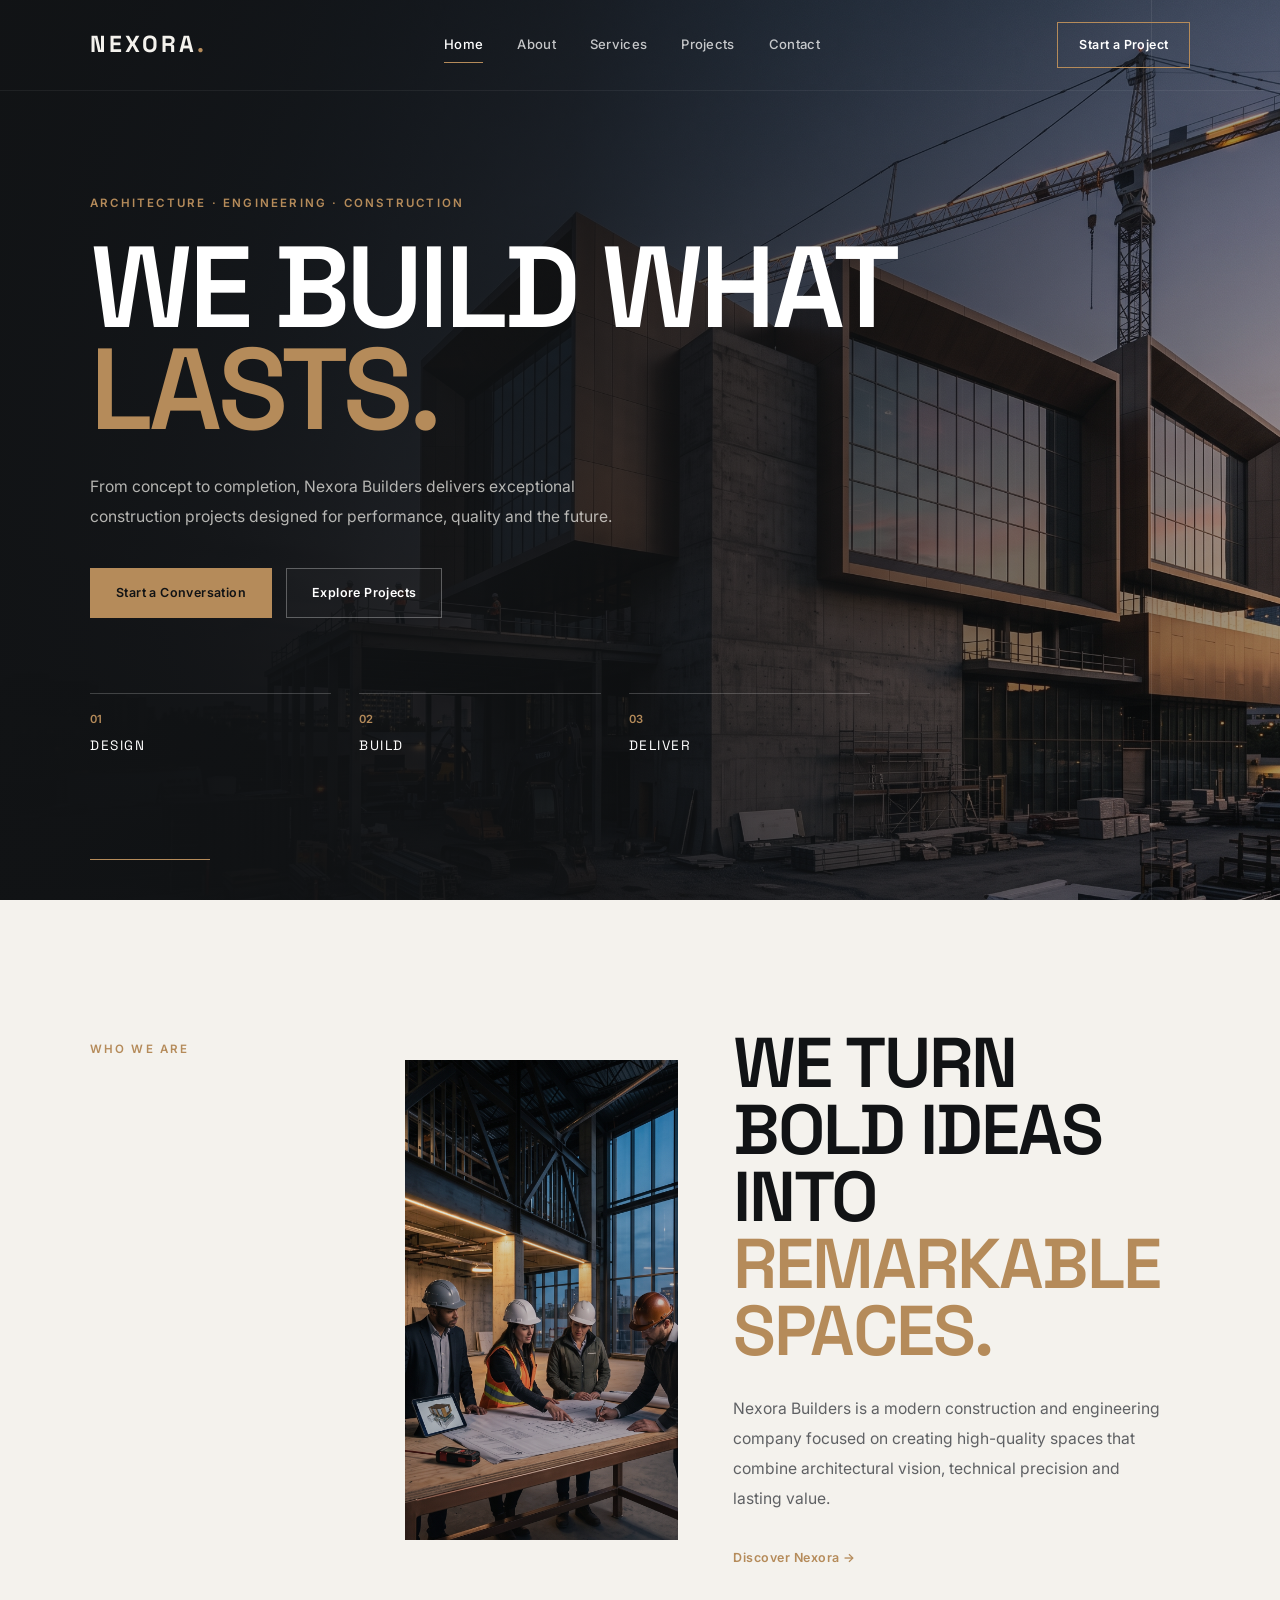
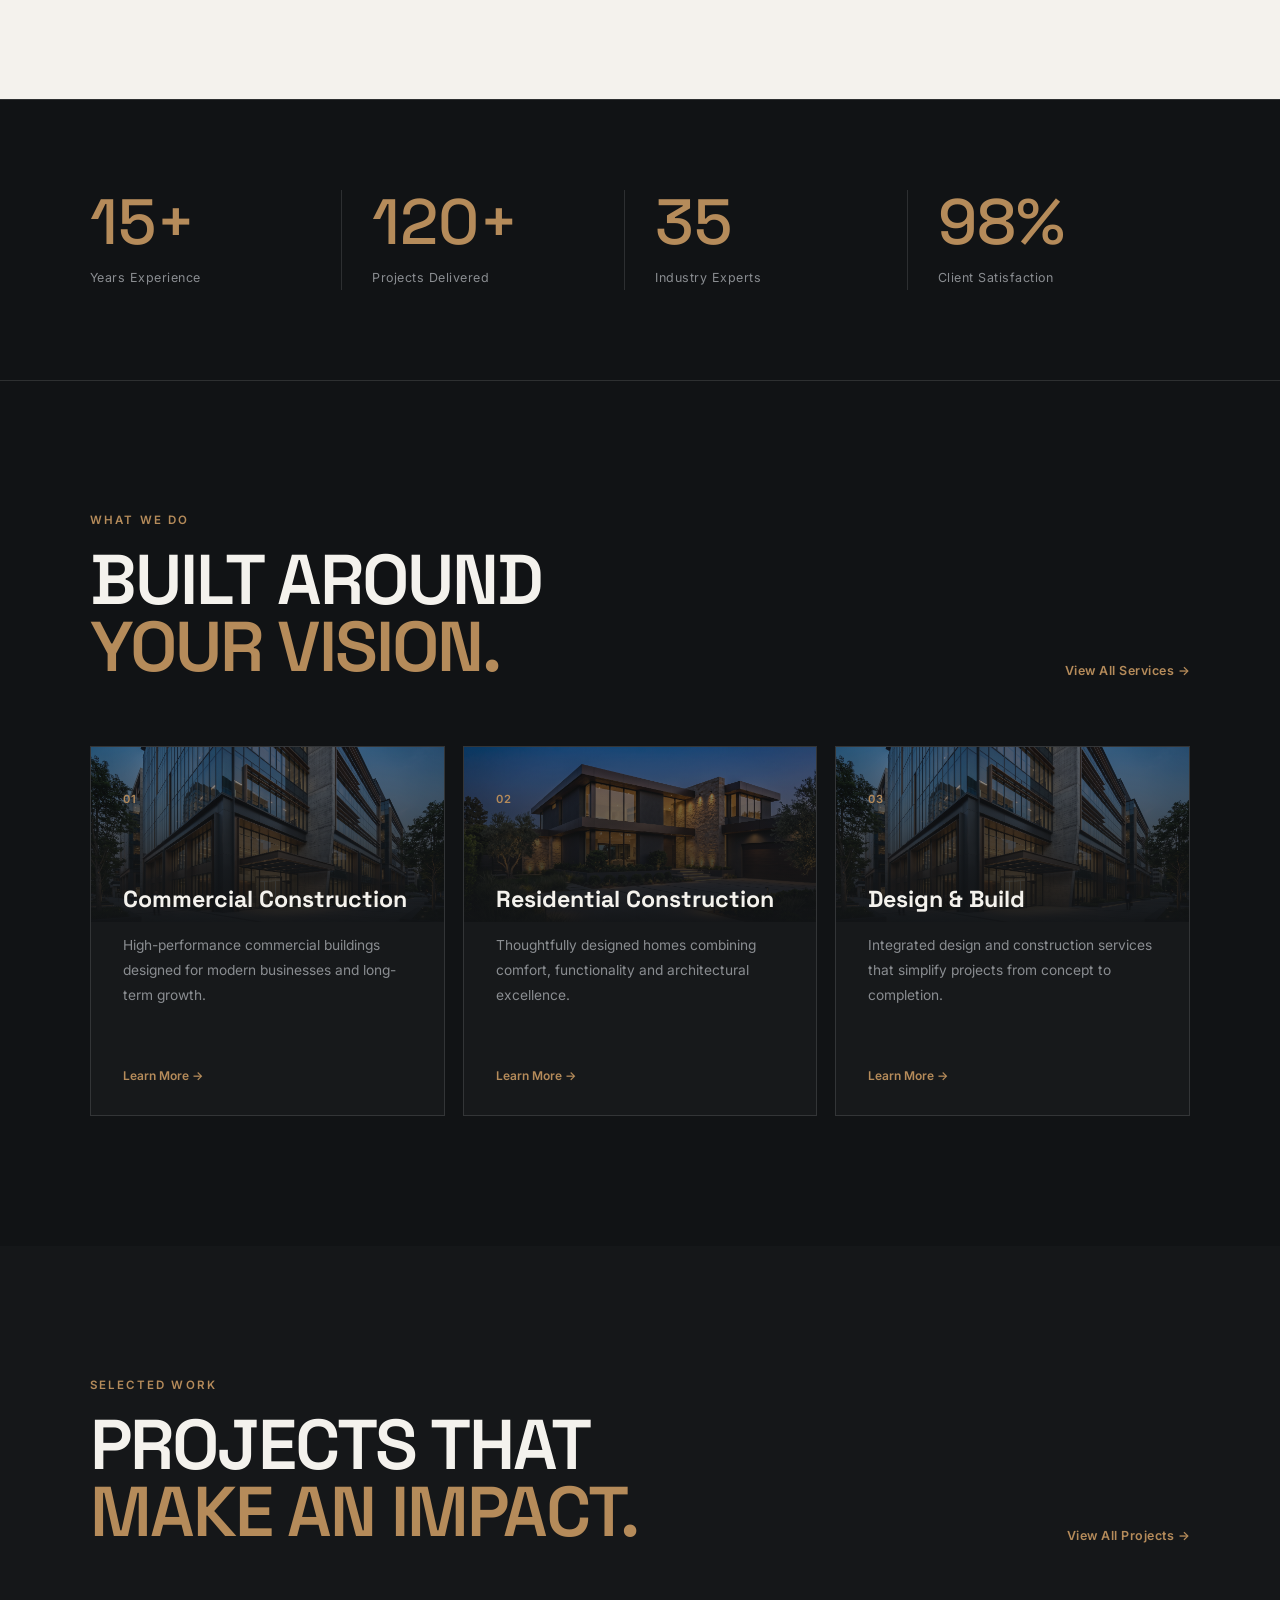
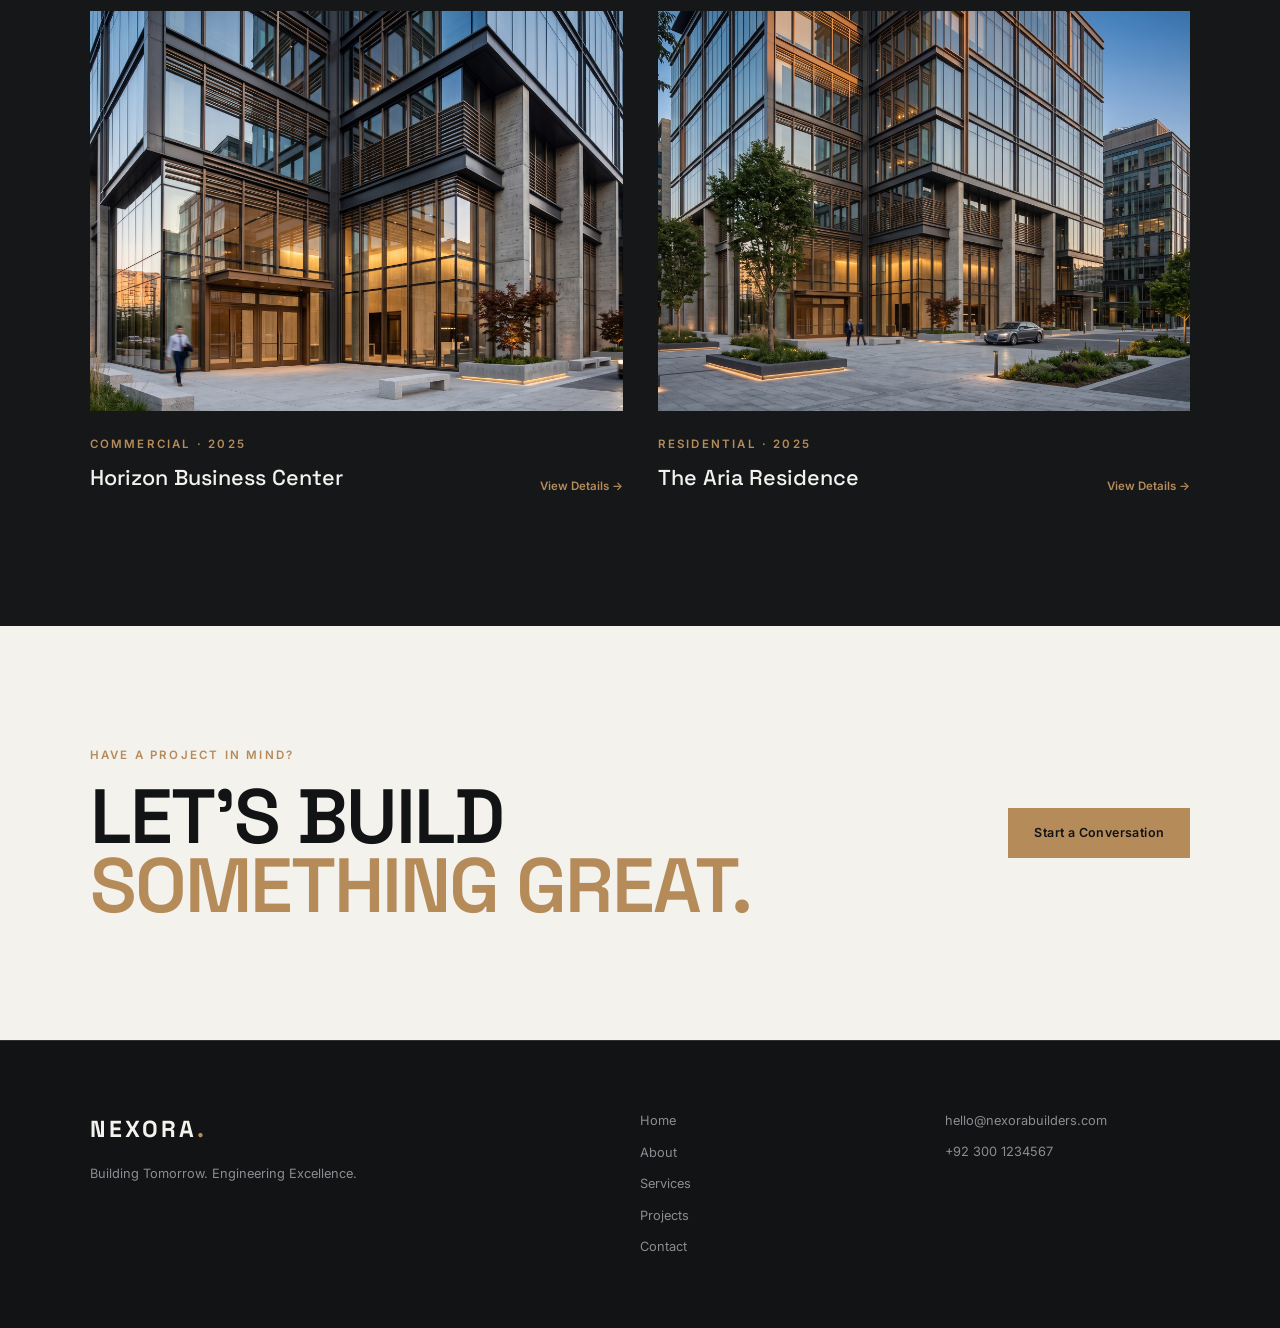
==== commit 202c004a: "Add website images and update home page" ====
--- a/index.html
+++ b/index.html
@@ -164,35 +164,42 @@
 
     </div>
 
-
     <div class="intro-content">
 
-        <h2>
-            WE TURN BOLD IDEAS INTO
-            <span>REMARKABLE SPACES.</span>
-        </h2>
-
-        <p>
-            Nexora Builders is a modern construction and engineering
-            company focused on creating high-quality spaces that combine
-            architectural vision, technical precision and lasting value.
-        </p>
-
-        <a
-            href="about.html"
-            class="text-link"
-        >
-            Discover Nexora →
-        </a>
+        <div class="intro-image">
+
+            <img
+                src="images/about.jpg"
+                alt="Nexora Builders construction team"
+            >
+
+        </div>
+
+        <div class="intro-text">
+
+            <h2>
+                WE TURN BOLD IDEAS INTO
+                <span>REMARKABLE SPACES.</span>
+            </h2>
+
+            <p>
+                Nexora Builders is a modern construction and engineering
+                company focused on creating high-quality spaces that combine
+                architectural vision, technical precision and lasting value.
+            </p>
+
+            <a
+                href="about.html"
+                class="text-link"
+            >
+                Discover Nexora →
+            </a>
+
+        </div>
 
     </div>
 
 </section>
-
-
-<!-- =========================
-     STATS
-========================= -->
 
 <section class="stats-section">
 
@@ -276,6 +283,9 @@
     <div class="service-grid">
 
         <article class="service-card">
+            <div class="service-image">
+    <img src="images/service-commercial.jpg" alt="Commercial Construction">
+</div>
 
             <span class="service-number">
                 01
@@ -298,6 +308,9 @@
 
 
         <article class="service-card">
+            <div class="service-image">
+    <img src="images/service-residential.jpg" alt="Residential Construction">
+</div>
 
             <span class="service-number">
                 02
@@ -320,6 +333,9 @@
 
 
         <article class="service-card">
+            <div class="service-image">
+    <img src="images/service-commercial.jpg" alt="Design and Build">
+</div>
 
             <span class="service-number">
                 03
--- a/css/style.css
+++ b/css/style.css
@@ -2821,4 +2821,136 @@
         word-break: break-word;
     }
 
+}
+/* =========================================================
+   HOME PAGE IMAGES
+========================================================= */
+
+/* ABOUT IMAGE */
+
+.intro-content {
+    display: grid;
+    grid-template-columns: 0.9fr 1.1fr;
+    gap: 55px;
+    align-items: center;
+}
+
+.intro-image {
+    position: relative;
+    overflow: hidden;
+    height: 480px;
+    background: var(--charcoal);
+}
+
+.intro-image::after {
+    content: "";
+    position: absolute;
+    inset: 0;
+    background: linear-gradient(
+        135deg,
+        rgba(17, 19, 21, 0.05),
+        rgba(17, 19, 21, 0.35)
+    );
+    pointer-events: none;
+}
+
+.intro-image img {
+    width: 100%;
+    height: 100%;
+    object-fit: cover;
+    transition: transform 0.7s ease;
+}
+
+.intro-image:hover img {
+    transform: scale(1.05);
+}
+
+.intro-text {
+    max-width: 700px;
+}
+
+
+/* SERVICE IMAGES */
+
+.service-image {
+    position: absolute;
+    top: 0;
+    left: 0;
+    width: 100%;
+    height: 175px;
+    overflow: hidden;
+    background: var(--charcoal-3);
+}
+
+.service-image img {
+    width: 100%;
+    height: 100%;
+    object-fit: cover;
+    opacity: 0.72;
+    transition: transform 0.7s ease, opacity 0.4s ease;
+}
+
+.service-card:hover .service-image img {
+    transform: scale(1.06);
+    opacity: 0.9;
+}
+
+.service-card .service-number {
+    position: relative;
+    z-index: 2;
+}
+
+.service-card h3 {
+    position: relative;
+    z-index: 2;
+}
+
+
+/* SERVICE IMAGE DARK OVERLAY */
+
+.service-image::after {
+    content: "";
+    position: absolute;
+    inset: 0;
+    background: linear-gradient(
+        to bottom,
+        rgba(17, 19, 21, 0.15),
+        rgba(17, 19, 21, 0.95)
+    );
+}
+
+
+/* MOBILE */
+
+@media (max-width: 768px) {
+
+    .intro-content {
+        grid-template-columns: 1fr;
+        gap: 35px;
+    }
+
+    .intro-image {
+        height: 320px;
+    }
+
+    .intro-text {
+        max-width: 100%;
+    }
+
+    .service-image {
+        height: 145px;
+    }
+
+}
+
+@media (max-width: 480px) {
+
+    .intro-image {
+        height: 270px;
+    }
+
+    .service-image {
+        height: 135px;
+    }
+
 }
